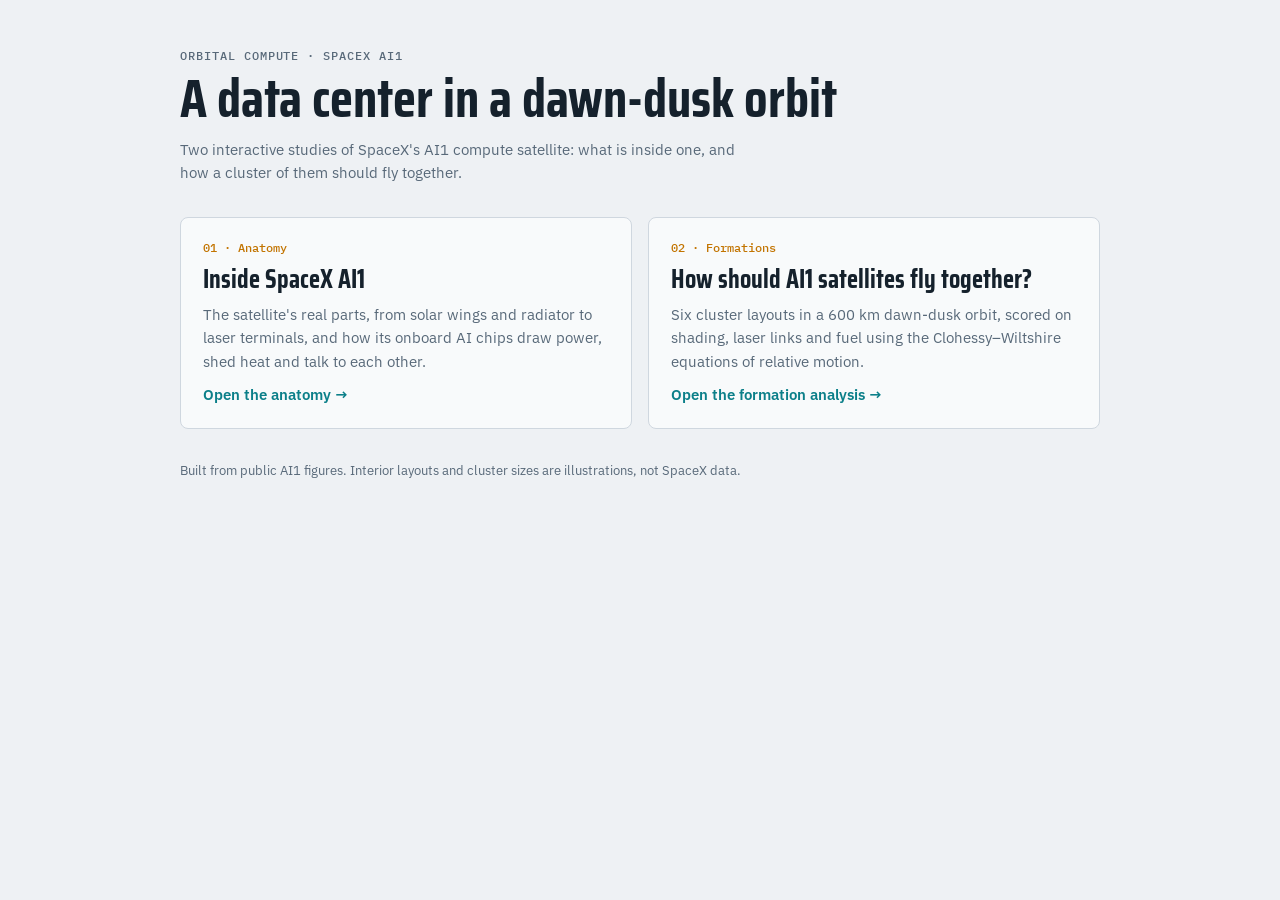
==== ai1-satellite/index.html @ d2b6b627 "Add ai1-satellite: AI1 anatomy and cluster formation studies Moved from tomipardinas/pixel-grand-tou" ====
<!doctype html>
<html lang="en">
<head>
<meta charset="utf-8">
<meta name="viewport" content="width=device-width, initial-scale=1">
<title>SpaceX AI1 Studies</title>
<meta name="description" content="An interactive anatomy of SpaceX's AI1 compute satellite, and a study of how a cluster of them should fly in a dawn-dusk orbit.">
<link rel="preconnect" href="https://fonts.googleapis.com">
<link rel="stylesheet" href="https://fonts.googleapis.com/css2?family=IBM+Plex+Mono:wght@400;500&family=IBM+Plex+Sans:wght@400;500;600&family=Saira+Condensed:wght@600;700&display=swap">
<style>
:root { --bg:#eef1f4; --panel:#f8fafb; --ink:#15212c; --muted:#586979; --line:#cfd7df; --accent:#0b7f89; --sun:#c27400; color-scheme: light; }
@media (prefers-color-scheme: dark) { :root { --bg:#0c131a; --panel:#121b24; --ink:#dce5ec; --muted:#8b9cac; --line:#26333f; --accent:#3cc3cb; --sun:#f0a63a; color-scheme: dark; } }
* { box-sizing: border-box; }
body { margin:0; background:var(--bg); color:var(--ink); font:15px/1.55 "IBM Plex Sans", system-ui, sans-serif; padding: 48px 16px; }
.wrap { max-width: 920px; margin: 0 auto; display: grid; gap: 32px; }
.eyebrow { font: 500 12px "IBM Plex Mono", monospace; letter-spacing: .08em; text-transform: uppercase; color: var(--muted); }
h1 { font: 700 clamp(34px, 6vw, 54px)/1.02 "Saira Condensed", "Arial Narrow", sans-serif; margin: 8px 0 12px; }
.lede { color: var(--muted); max-width: 62ch; margin: 0; }
.cards { display: grid; grid-template-columns: repeat(auto-fit, minmax(280px, 1fr)); gap: 16px; }
a.card { display: grid; gap: 10px; align-content: start; padding: 22px; background: var(--panel); border: 1px solid var(--line); border-radius: 8px; color: inherit; text-decoration: none; transition: border-color .15s, transform .15s; }
a.card:hover, a.card:focus-visible { border-color: var(--accent); transform: translateY(-2px); outline: none; }
.num { font: 500 12px "IBM Plex Mono", monospace; color: var(--sun); }
h2 { font: 700 26px/1.1 "Saira Condensed", sans-serif; margin: 0; }
a.card p { margin: 0; color: var(--muted); }
.go { font-weight: 600; color: var(--accent); }
footer { color: var(--muted); font-size: 13px; }
@media (prefers-reduced-motion: reduce) { a.card { transition: none; } }
</style>
</head>
<body>
<div class="wrap">
  <header>
    <div class="eyebrow">Orbital compute · SpaceX AI1</div>
    <h1>A data center in a dawn-dusk orbit</h1>
    <p class="lede">Two interactive studies of SpaceX's AI1 compute satellite: what is inside one, and how a cluster of them should fly together.</p>
  </header>
  <div class="cards">
    <a class="card" href="/satellite-anatomy/">
      <span class="num">01 · Anatomy</span>
      <h2>Inside SpaceX AI1</h2>
      <p>The satellite's real parts, from solar wings and radiator to laser terminals, and how its onboard AI chips draw power, shed heat and talk to each other.</p>
      <span class="go">Open the anatomy →</span>
    </a>
    <a class="card" href="/cluster-formations/">
      <span class="num">02 · Formations</span>
      <h2>How should AI1 satellites fly together?</h2>
      <p>Six cluster layouts in a 600 km dawn-dusk orbit, scored on shading, laser links and fuel using the Clohessy–Wiltshire equations of relative motion.</p>
      <span class="go">Open the formation analysis →</span>
    </a>
  </div>
  <footer>Built from public AI1 figures. Interior layouts and cluster sizes are illustrations, not SpaceX data.</footer>
</div>
</body>
</html>
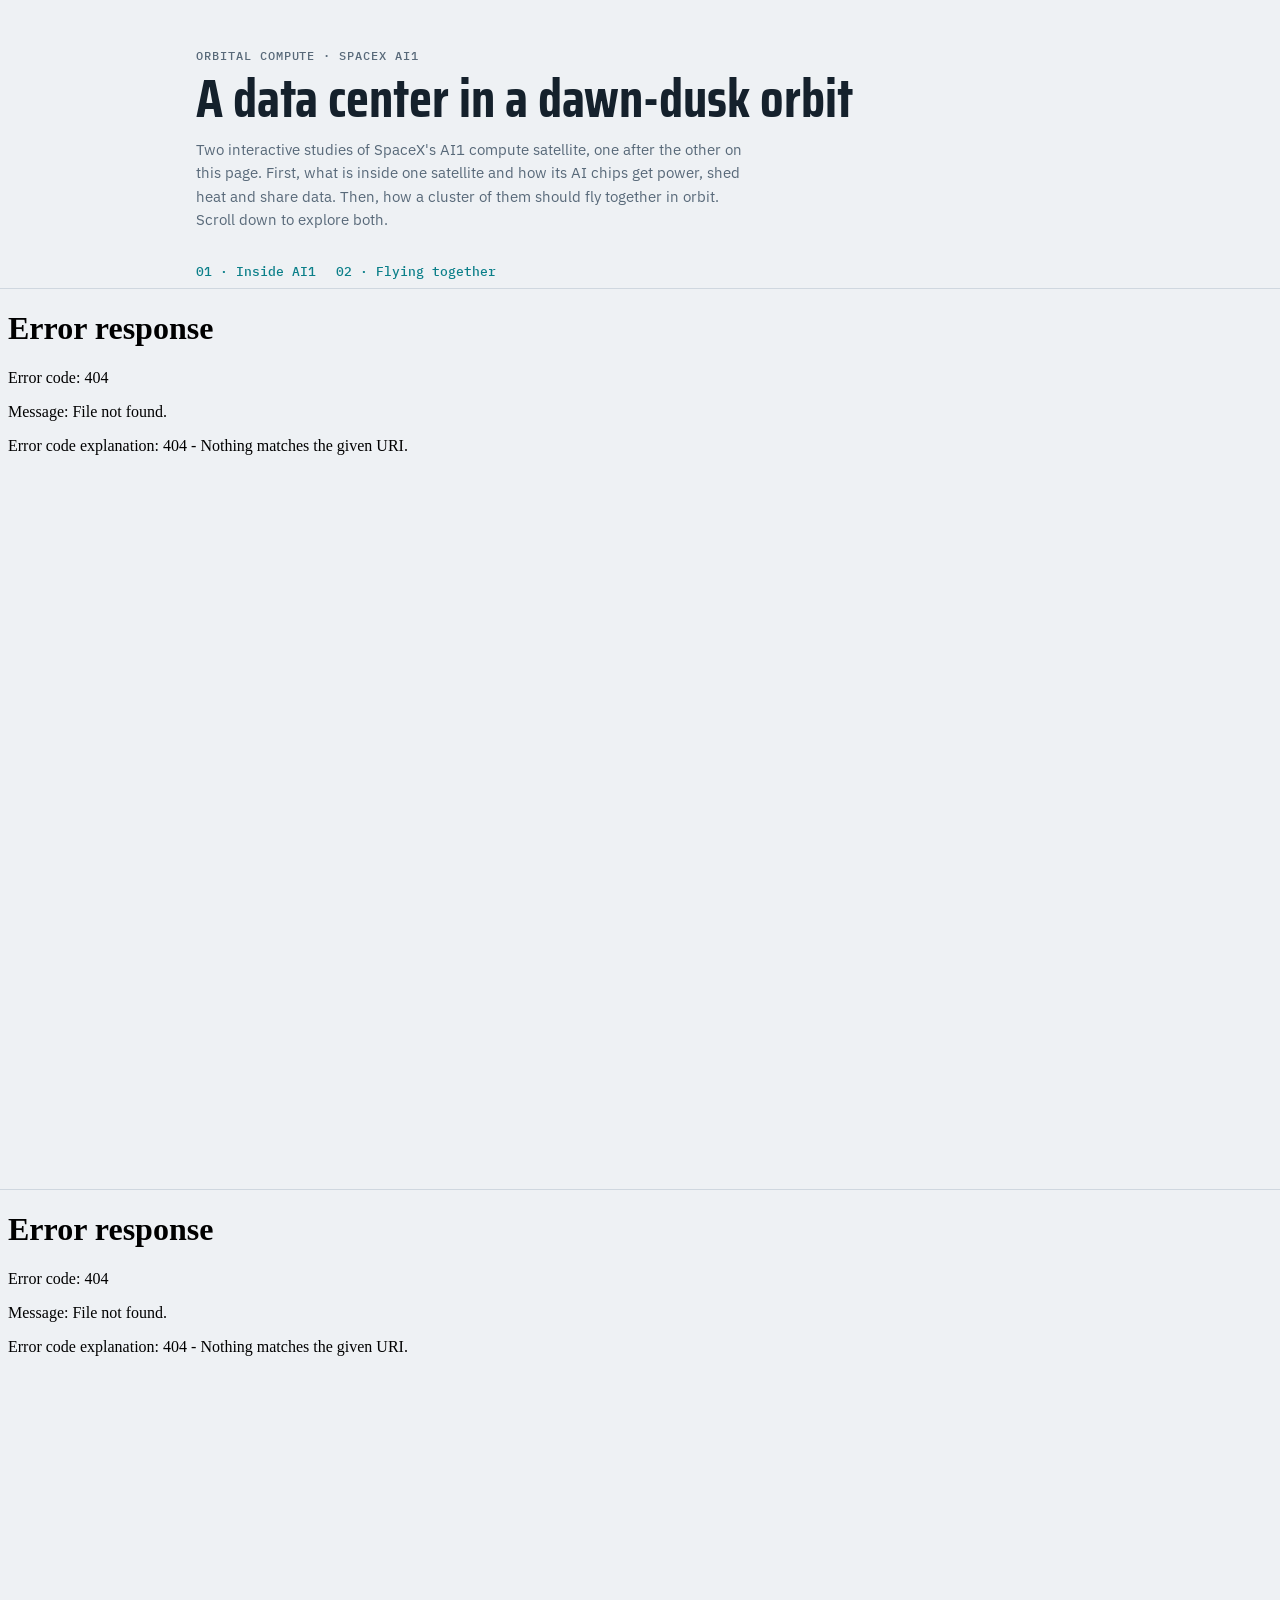
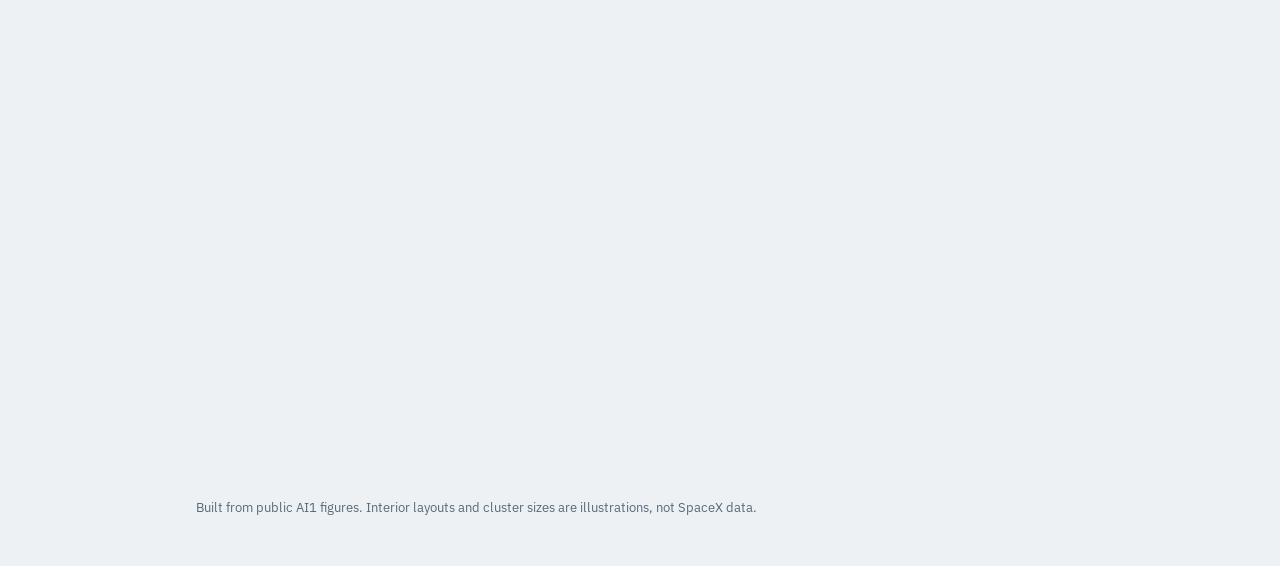
==== commit 14573dcf: "ai1-satellite: show both studies on one scrolling page, no click-through Co-Authored-By: Claude Opus" ====
--- a/ai1-satellite/index.html
+++ b/ai1-satellite/index.html
@@ -11,20 +11,22 @@
 :root { --bg:#eef1f4; --panel:#f8fafb; --ink:#15212c; --muted:#586979; --line:#cfd7df; --accent:#0b7f89; --sun:#c27400; color-scheme: light; }
 @media (prefers-color-scheme: dark) { :root { --bg:#0c131a; --panel:#121b24; --ink:#dce5ec; --muted:#8b9cac; --line:#26333f; --accent:#3cc3cb; --sun:#f0a63a; color-scheme: dark; } }
 * { box-sizing: border-box; }
-body { margin:0; background:var(--bg); color:var(--ink); font:15px/1.55 "IBM Plex Sans", system-ui, sans-serif; padding: 48px 16px; }
+body { margin:0; background:var(--bg); color:var(--ink); font:15px/1.55 "IBM Plex Sans", system-ui, sans-serif; padding: 0; }
+.wrap { padding: 48px 16px 8px; }
+.wrap:last-of-type { padding: 8px 16px 48px; }
+.jump { display: flex; flex-wrap: wrap; gap: 8px 20px; font: 500 13px "IBM Plex Mono", monospace; }
+.jump a { color: var(--accent); text-decoration: none; }
+.jump a:hover { text-decoration: underline; }
+.study { border-top: 1px solid var(--line); scroll-margin-top: 0; }
+.study iframe { display: block; width: 100%; height: 100vh; border: 0; }
 .wrap { max-width: 920px; margin: 0 auto; display: grid; gap: 32px; }
 .eyebrow { font: 500 12px "IBM Plex Mono", monospace; letter-spacing: .08em; text-transform: uppercase; color: var(--muted); }
 h1 { font: 700 clamp(34px, 6vw, 54px)/1.02 "Saira Condensed", "Arial Narrow", sans-serif; margin: 8px 0 12px; }
 .lede { color: var(--muted); max-width: 62ch; margin: 0; }
-.cards { display: grid; grid-template-columns: repeat(auto-fit, minmax(280px, 1fr)); gap: 16px; }
-a.card { display: grid; gap: 10px; align-content: start; padding: 22px; background: var(--panel); border: 1px solid var(--line); border-radius: 8px; color: inherit; text-decoration: none; transition: border-color .15s, transform .15s; }
-a.card:hover, a.card:focus-visible { border-color: var(--accent); transform: translateY(-2px); outline: none; }
 .num { font: 500 12px "IBM Plex Mono", monospace; color: var(--sun); }
 h2 { font: 700 26px/1.1 "Saira Condensed", sans-serif; margin: 0; }
-a.card p { margin: 0; color: var(--muted); }
 .go { font-weight: 600; color: var(--accent); }
 footer { color: var(--muted); font-size: 13px; }
-@media (prefers-reduced-motion: reduce) { a.card { transition: none; } }
 </style>
 </head>
 <body>
@@ -32,23 +34,29 @@
   <header>
     <div class="eyebrow">Orbital compute · SpaceX AI1</div>
     <h1>A data center in a dawn-dusk orbit</h1>
-    <p class="lede">Two interactive studies of SpaceX's AI1 compute satellite: what is inside one, and how a cluster of them should fly together.</p>
+    <p class="lede">Two interactive studies of SpaceX's AI1 compute satellite, one after the other on this page. First, what is inside one satellite and how its AI chips get power, shed heat and share data. Then, how a cluster of them should fly together in orbit. Scroll down to explore both.</p>
   </header>
-  <div class="cards">
-    <a class="card" href="/satellite-anatomy/">
-      <span class="num">01 · Anatomy</span>
-      <h2>Inside SpaceX AI1</h2>
-      <p>The satellite's real parts, from solar wings and radiator to laser terminals, and how its onboard AI chips draw power, shed heat and talk to each other.</p>
-      <span class="go">Open the anatomy →</span>
-    </a>
-    <a class="card" href="/cluster-formations/">
-      <span class="num">02 · Formations</span>
-      <h2>How should AI1 satellites fly together?</h2>
-      <p>Six cluster layouts in a 600 km dawn-dusk orbit, scored on shading, laser links and fuel using the Clohessy–Wiltshire equations of relative motion.</p>
-      <span class="go">Open the formation analysis →</span>
-    </a>
-  </div>
+  <nav class="jump" aria-label="On this page"><a href="#anatomy">01 · Inside AI1</a><a href="#formations">02 · Flying together</a></nav>
+</div>
+<section id="anatomy" class="study" aria-label="Inside SpaceX AI1">
+  <iframe src="/satellite-anatomy/" title="Inside SpaceX AI1: interactive anatomy" loading="eager" scrolling="no"></iframe>
+</section>
+<section id="formations" class="study" aria-label="How AI1 satellites should fly together">
+  <iframe src="/cluster-formations/" title="How AI1 satellites should fly together: cluster formation analysis" loading="eager" scrolling="no"></iframe>
+</section>
+<div class="wrap">
   <footer>Built from public AI1 figures. Interior layouts and cluster sizes are illustrations, not SpaceX data.</footer>
 </div>
+<script>
+// Size each study to its full content so the whole site reads as one scrolling page.
+document.querySelectorAll('.study iframe').forEach(f => {
+  const fit = () => { try { const d = f.contentDocument; if (d && d.body) f.style.height = Math.max(d.documentElement.scrollHeight, d.body.scrollHeight) + 'px'; } catch (e) {} };
+  f.addEventListener('load', () => {
+    fit();
+    try { new ResizeObserver(fit).observe(f.contentDocument.body); } catch (e) { setInterval(fit, 1000); }
+    try { f.contentDocument.addEventListener('click', e => { const a = e.target.closest('a[href]'); if (a && !a.target && a.origin !== location.origin) a.target = '_blank'; }); } catch (e) {}
+  });
+});
+</script>
 </body>
 </html>
